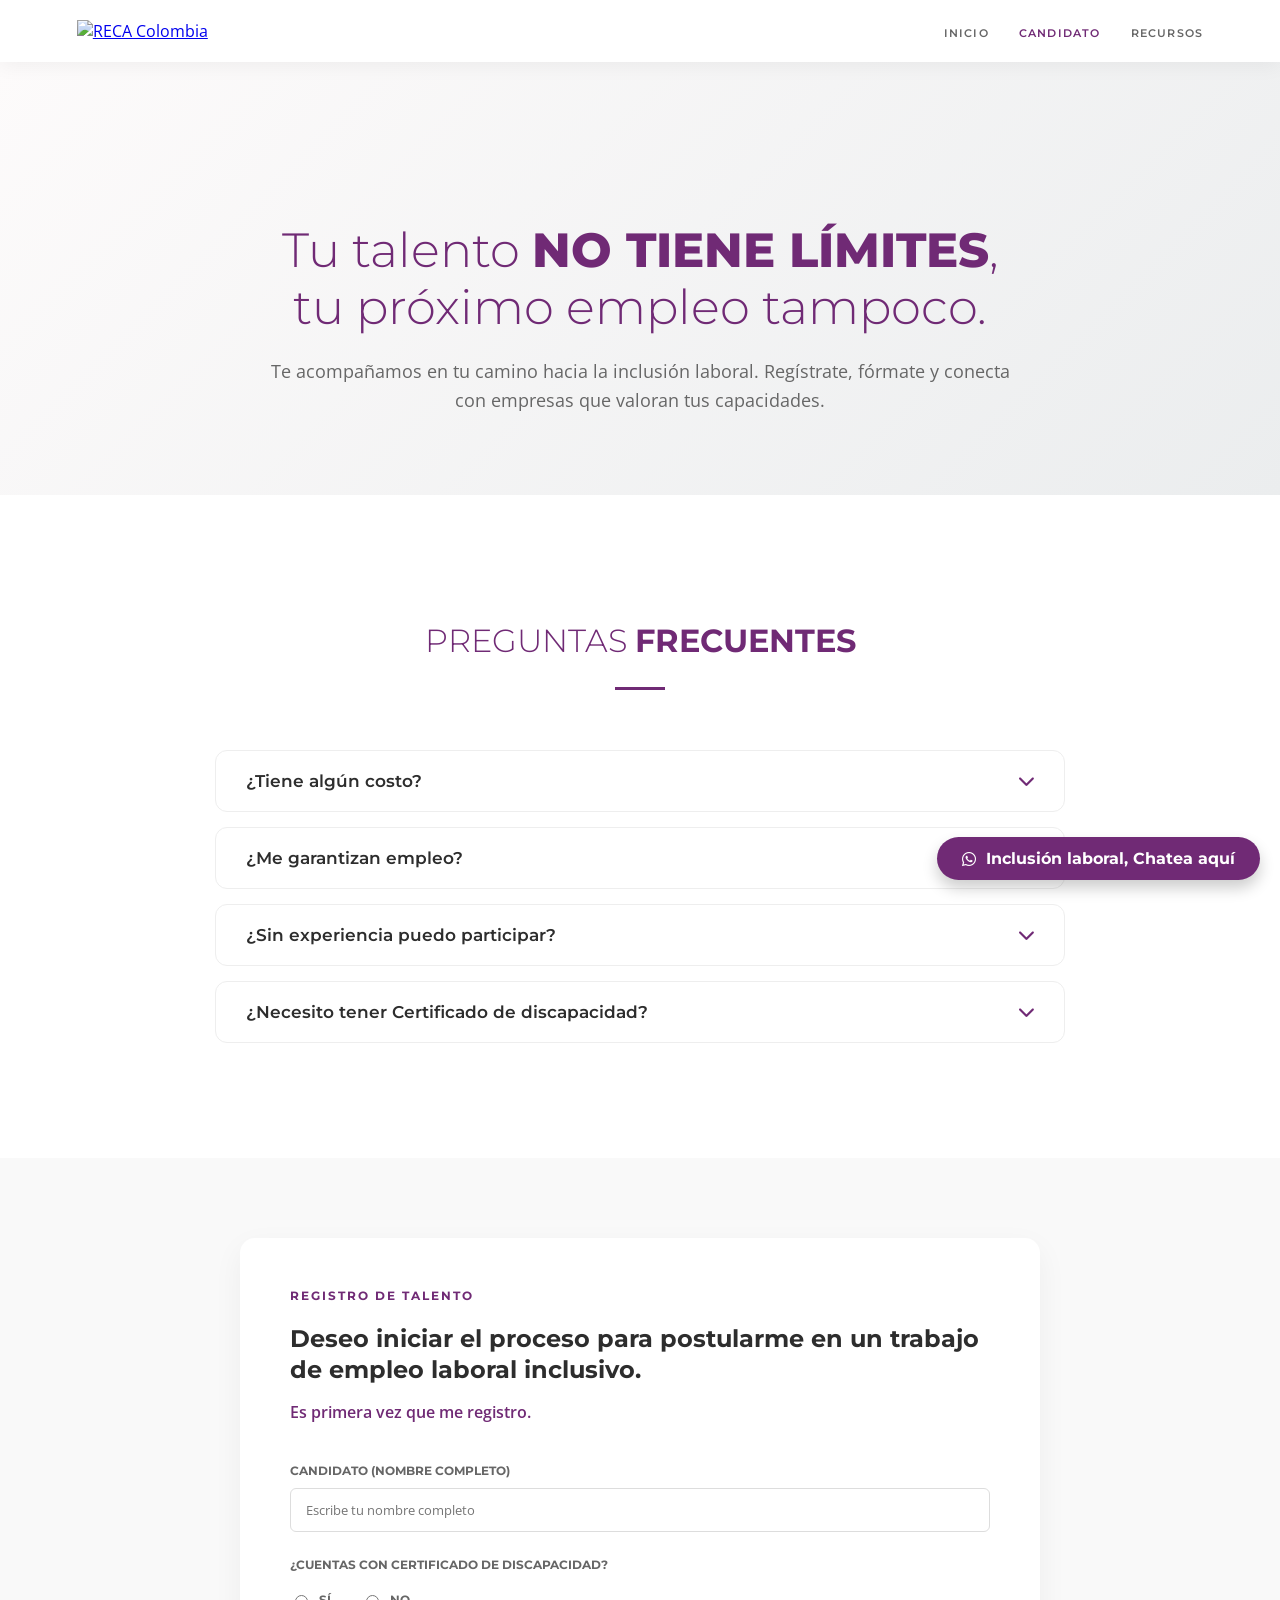
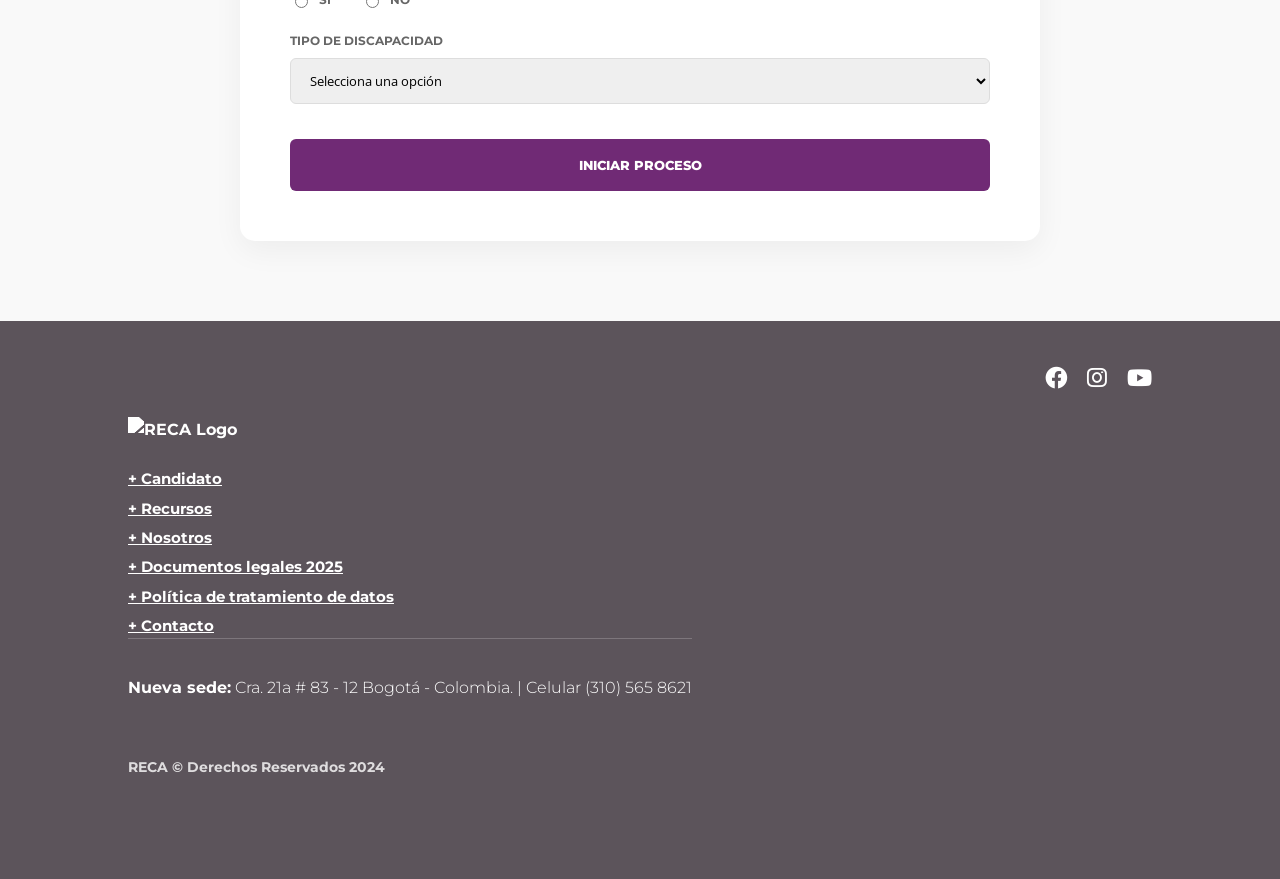
==== candidato.html @ 8304bbf5 "Update candidato.html" ====
<!DOCTYPE html>
<html lang="es">
<head>
    <meta charset="UTF-8">
    <meta name="viewport" content="width=device-width, initial-scale=1.0">
    <title>Candidatos – RECA Colombia</title>
    
    <link href="https://fonts.googleapis.com/css2?family=Montserrat:wght@300;400;500;700;800&family=Open+Sans:wght@300;400;600&display=swap" rel="stylesheet">
    <link rel="stylesheet" href="https://cdnjs.cloudflare.com/ajax/libs/font-awesome/6.0.0/css/all.min.css">

    <style>
        :root {
            --purpura-reca: #702A75; 
            --purpura-hover: #55265e;
            --purpura-footer: #833883;
            --gris-premium: #2D2D2D;
            --gris-suave: #666666;
            --blanco: #ffffff;
            --sombra-sutil: rgba(0, 0, 0, 0.05);
        }

        body { margin: 0; font-family: 'Open Sans', sans-serif; color: var(--gris-premium); background-color: var(--blanco); }

        /* --- NAVEGACIÓN --- */
        .header-estilizado {
            display: flex; justify-content: space-between; align-items: center;
            padding: 20px 6%; background: rgba(255, 255, 255, 0.85);
            backdrop-filter: blur(12px); position: sticky; top: 0; z-index: 1000;
            box-shadow: 0 4px 20px var(--sombra-sutil);
        }
        .logo-box img { height: 32px; width: auto; }
        .nav-estilizada ul { list-style: none; display: flex; gap: 30px; margin: 0; padding: 0; }
        .nav-estilizada a { 
            text-decoration: none; color: var(--gris-suave); font-family: 'Montserrat', sans-serif; 
            font-weight: 600; font-size: 11px; text-transform: uppercase; letter-spacing: 1.2px; 
        }
        .nav-estilizada a:hover, .nav-active { color: var(--purpura-reca) !important; }

        /* --- HERO --- */
        .hero-candidato {
            padding: 120px 6% 80px 6%;
            text-align: center;
            background: linear-gradient(135deg, #fdfbfb 0%, #ebedee 100%);
        }
        .hero-candidato h1 {
            font-family: 'Montserrat', sans-serif; font-size: clamp(28px, 4vw, 48px);
            color: var(--purpura-reca); margin-bottom: 20px; font-weight: 300; line-height: 1.2;
        }
        .hero-candidato h1 strong { font-weight: 800; text-transform: uppercase; }
        .hero-candidato p { max-width: 750px; margin: 0 auto; font-size: 18px; line-height: 1.6; color: var(--gris-suave); }

        /* --- FAQ --- */
        .seccion-faq { padding: 100px 6%; background-color: var(--blanco); }
        .faq-header { text-align: center; margin-bottom: 60px; }
        .faq-header h2 { font-family: 'Montserrat', sans-serif; color: var(--purpura-reca); font-size: 32px; font-weight: 300; text-transform: uppercase; }
        .faq-container { max-width: 850px; margin: 0 auto; }
        .faq-item { border: 1px solid #eee; border-radius: 12px; margin-bottom: 15px; padding: 20px 30px; transition: all 0.3s ease; cursor: pointer; }
        .faq-item:hover { border-color: var(--purpura-reca); box-shadow: 0 5px 15px var(--sombra-sutil); }
        .faq-pregunta { display: flex; justify-content: space-between; align-items: center; font-family: 'Montserrat', sans-serif; font-size: 17px; font-weight: 600; color: var(--gris-premium); }
        .faq-respuesta { max-height: 0; overflow: hidden; transition: max-height 0.4s ease, margin-top 0.3s ease; color: var(--gris-suave); font-size: 15px; line-height: 1.6; }
        .faq-item.active { border-color: var(--purpura-reca); background-color: #fcf8fd; }
        .faq-item.active .faq-respuesta { max-height: 300px; margin-top: 15px; }
        .faq-item i { transition: transform 0.3s ease; color: var(--purpura-reca); }
        .faq-item.active i { transform: rotate(180deg); }

        /* --- FORMULARIO --- */
        .seccion-formulario-candidato { padding: 80px 6%; background-color: #f9f9f9; }
        .container-form { max-width: 700px; margin: 0 auto; background: #fff; padding: 50px; border-radius: 15px; box-shadow: 0 10px 30px rgba(0,0,0,0.05); }
        .ante-titulo { display: block; color: var(--purpura-reca); font-family: 'Montserrat'; font-size: 12px; font-weight: 700; text-transform: uppercase; letter-spacing: 2px; margin-bottom: 10px; }
        .titulo-form { font-family: 'Montserrat'; font-size: 24px; color: var(--gris-premium); margin-bottom: 10px; line-height: 1.3; }
        .subtitulo-form { color: var(--purpura-reca); font-weight: 600; margin-bottom: 40px; }
        .grupo-input { display: flex; flex-direction: column; gap: 10px; margin-bottom: 25px; }
        .grupo-input label { font-family: 'Montserrat'; font-size: 12px; font-weight: 700; color: var(--gris-suave); text-transform: uppercase; }
        .grupo-input input, .grupo-input select { padding: 12px 15px; border: 1px solid #ddd; border-radius: 6px; font-family: 'Open Sans'; }
        .opciones-radio { display: flex; gap: 30px; margin-top: 10px; }
        .radio-label { display: flex; align-items: center; gap: 8px; cursor: pointer; font-size: 14px; }
        .btn-enviar-reca { background: var(--purpura-reca); color: white; border: none; padding: 18px; border-radius: 6px; font-family: 'Montserrat'; font-weight: 800; text-transform: uppercase; width: 100%; cursor: pointer; transition: 0.3s; margin-top: 10px; }
        .btn-enviar-reca:hover { background: var(--purpura-hover); }


/* --- FOOTER --- */
         .reca-footer-wrapper { background-color: #5c545b; color: #ffffff; font-family: 'Montserrat', sans-serif; font-weight: 700; padding: 40px 10%; line-height: 1.6; }
        .reca-container { max-width: 1100px; margin: 0 auto; }
        .reca-socials { display: flex; justify-content: flex-end; gap: 20px; margin-bottom: 20px; }
        .reca-socials a { color: white; font-size: 1.4rem; transition: transform 0.3s ease; }
        .reca-main { display: flex; flex-direction: column; align-items: flex-start; margin-bottom: 60px; }
        .reca-logo-footer { max-width: 120px; height: auto; margin-bottom: 25px; }
        .reca-links { display: flex; flex-direction: column; gap: 5px; }
        .reca-links a { color: white; text-decoration: underline; font-size: 0.95rem; font-weight: 300; }
        .reca-location { text-align: center; font-size: 1rem; margin-bottom: 40px; font-weight: 300; border-top: 1px solid rgba(255,255,255,0.2); padding-top: 20px; }
        .reca-copy { text-align: center; font-size: 0.85rem; opacity: 0.8; }
        

        .btn-flotante-reca {
            position: fixed; bottom: 30px; right: 30px; background-color: var(--purpura-reca); color: white !important;
            padding: 12px 25px; border-radius: 50px; text-decoration: none; font-family: 'Montserrat', sans-serif; font-weight: 700; z-index: 9999;
            box-shadow: 0 8px 15px rgba(0,0,0,0.2); display: flex; align-items: center; gap: 10px;
        }

        @media (max-width: 768px) { .nav-estilizada { display: none; } .hero-candidato { padding-top: 80px; } .opciones-radio { flex-direction: column; gap: 15px; } }
    </style>
</head>
<body>

    <header class="header-estilizado">
        <a href="index.html" class="logo-box">
            <img src="https://raw.githubusercontent.com/avbrandon-wq/reca/main/logo_color.png" alt="RECA Colombia">
        </a>
        <nav class="nav-estilizada">
            <ul>
                <li><a href="index.html">Inicio</a></li>
                <li><a href="candidato.html" class="nav-active">Candidato</a></li>
                <li><a href="recursos.html">Recursos</a></li>
            </ul>
        </nav>
    </header>

    <main>
        <section class="hero-candidato">
            <h1>Tu talento <strong>no tiene límites</strong>,<br>tu próximo empleo tampoco.</h1>
            <p>Te acompañamos en tu camino hacia la inclusión laboral. Regístrate, fórmate y conecta con empresas que valoran tus capacidades.</p>
        </section>

        <section class="seccion-faq">
            <div class="faq-header">
                <h2>Preguntas <strong>Frecuentes</strong></h2>
                <div style="width: 50px; height: 3px; background: var(--purpura-reca); margin: 20px auto;"></div>
            </div>
            <div class="faq-container">
                <div class="faq-item" onclick="toggleFaq(this)">
                    <div class="faq-pregunta">¿Tiene algún costo? <i class="fas fa-chevron-down"></i></div>
                    <div class="faq-respuesta">No. Nuestros servicios son 100% gratuitos para ti. En RECA trabajamos para que el talento siempre tenga las puertas abiertas.</div>
                </div>
                <div class="faq-item" onclick="toggleFaq(this)">
                    <div class="faq-pregunta">¿Me garantizan empleo? <i class="fas fa-chevron-down"></i></div>
                    <div class="faq-respuesta">Somos un puente. Te preparamos y te postulamos a vacantes reales, acompañándote en todo el proceso.</div>
                </div>
                <div class="faq-item" onclick="toggleFaq(this)">
                    <div class="faq-pregunta">¿Sin experiencia puedo participar? <i class="fas fa-chevron-down"></i></div>
                    <div class="faq-respuesta">¡Claro que sí! Tenemos opciones para primer empleo y modalidades como Contrato de Aprendiz (SENA).</div>
                </div>

    <div class="faq-item" onclick="toggleFaq(this)">
                    <div class="faq-pregunta">¿Necesito tener Certificado de discapacidad? <i class="fas fa-chevron-down"></i></div>
                    <div class="faq-respuesta">¡Mejor si! De lo contrario podemos apoyar la gestión ante la entidad autorizada (IPS).</div>
                </div>
                
            </div>
        </section>

        <section class="seccion-formulario-candidato">
            <div class="container-form">
                <div class="header-form">
                    <span class="ante-titulo">Registro de Talento</span>
                    <h2 class="titulo-form">Deseo iniciar el proceso para postularme en un trabajo de <strong>empleo laboral inclusivo.</strong></h2>
                    <p class="subtitulo-form">Es primera vez que me registro.</p>
                </div>

                <form action="#" method="POST">
                    <div class="grupo-input">
                        <label for="nombre">Candidato (Nombre Completo)</label>
                        <input type="text" id="nombre" name="nombre" placeholder="Escribe tu nombre completo" required>
                    </div>

                    <div class="grupo-input">
                        <label>¿Cuentas con certificado de discapacidad?</label>
                        <div class="opciones-radio">
                            <label class="radio-label"><input type="radio" name="certificado" value="si" required> Sí</label>
                            <label class="radio-label"><input type="radio" name="certificado" value="no"> No</label>
                        </div>
                    </div>

                    <div class="grupo-input">
                        <label for="tipo-discapacidad">Tipo de discapacidad</label>
                        <select id="tipo-discapacidad" name="tipo-discapacidad" required>
                            <option value="" disabled selected>Selecciona una opción</option>
                            <option value="fisica">Física</option>
                            <option value="auditiva">Auditiva</option>
                            <option value="visual">Visual</option>
                            <option value="intelectual">Intelectual</option>
                        </select>
                    </div>

                    <button type="submit" class="btn-enviar-reca">Iniciar proceso</button>
                </form>
            </div>
        </section>
    </main>


 <footer>
   <footer class="reca-footer-wrapper">
        <div class="reca-container">
            <div class="reca-socials">
                <a href="#"><i class="fab fa-facebook"></i></a>
                <a href="#"><i class="fab fa-instagram"></i></a>
                <a href="#"><i class="fab fa-youtube"></i></a>
            </div>
            <div class="reca-main">
                <img src="https://raw.githubusercontent.com/avbrandon-wq/reca/main/logo_color.png" alt="RECA Logo" class="reca-logo-footer" style="filter: brightness(0) invert(1);">
                <div class="reca-links">
                    <a href="candidato.html"> <strong>+ Candidato</strong></a>
                     <a href="recursos.html"> <strong>+ Recursos </strong></a>
                <a href="nosotros.html"> <strong>+ Nosotros </strong></a>
                    <a href="legales.html"> <strong>+ Documentos legales 2025 </strong></a>
                    <a href="#"> <strong>+ Política de tratamiento de datos</strong> </a>
                    <a href="mailto:info@recacolombia.org"><strong> + Contacto</strong></a>
            </div>
            <div class="reca-location">
                <p><strong>Nueva sede:</strong> Cra. 21a # 83 - 12 Bogotá - Colombia. | Celular (310) 565 8621</p>
            </div>
            <div class="reca-copy">RECA © Derechos Reservados 2024</div>
        </div>
    </footer>

                </div>

    </footer>

    <a href="https://wa.me/3105658621" class="btn-flotante-reca" target="_blank">
        <i class="fab fa-whatsapp"></i> <span>Inclusión laboral, Chatea aquí</span>
    </a>

    <script>
        function toggleFaq(elemento) {
            const isActive = elemento.classList.contains('active');
            document.querySelectorAll('.faq-item').forEach(item => item.classList.remove('active'));
            if (!isActive) elemento.classList.add('active');
        }
    </script>



<script src="https://cdn.jsdelivr.net/npm/accessibility@1.0.1/dist/accessibility.min.js"></script>
<script>
    window.addEventListener('load', function() {
        new Accessibility({
            options: {
                shape: 'circle',
                position: {
                    bottom: { size: 140, units: 'px' },
                    right: { size: 20, units: 'px' }
                }
            },
            language: {
                en: {
                    fontIncr: 'Aumentar tamaño', fontDecr: 'Disminuir tamaño',
                    highContrast: 'Alto contraste', grayscale: 'Escala de grises',
                    readingGuide: 'Guía de lectura', textToSpeech: 'Lector de voz',
                    speechToText: 'Dictado por voz'
                }
            }
        });
    }, false);
</script>

<style>
    /* Forzamos posición y forma del botón de accesibilidad */
    ._access-icon { 
        bottom: 140px !important; 
        right: 20px !important; 
        top: auto !important; 
        left: auto !important;
        border-radius: 50% !important;
        z-index: 9999 !important;
    }

    /* Fijamos el botón de WhatsApp a la derecha */
    .btn-flotante-reca, [href*="wa.me"] {
        position: fixed !important;
        bottom: 20px !important;
        right: 20px !important;
        left: auto !important;
        z-index: 9998 !important;
        display: flex !important;
        width: auto !important;
    }
</style>
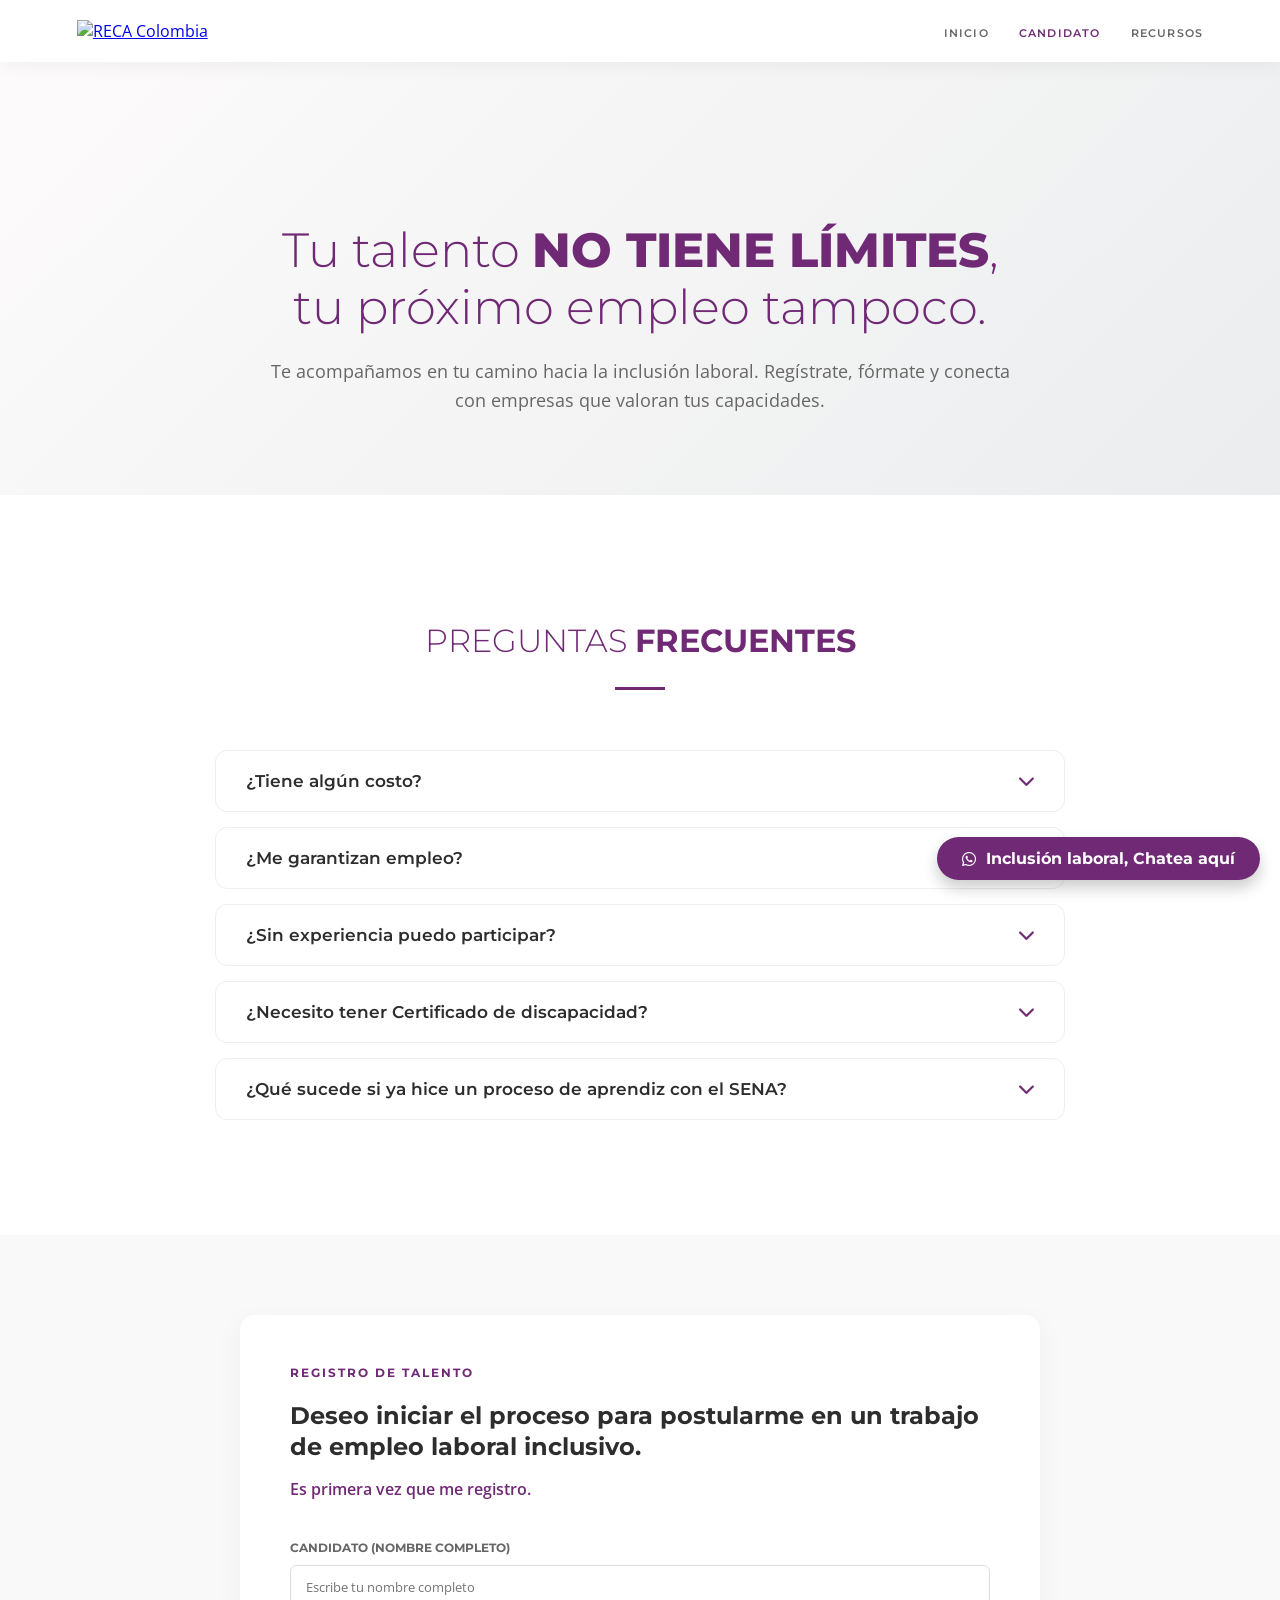
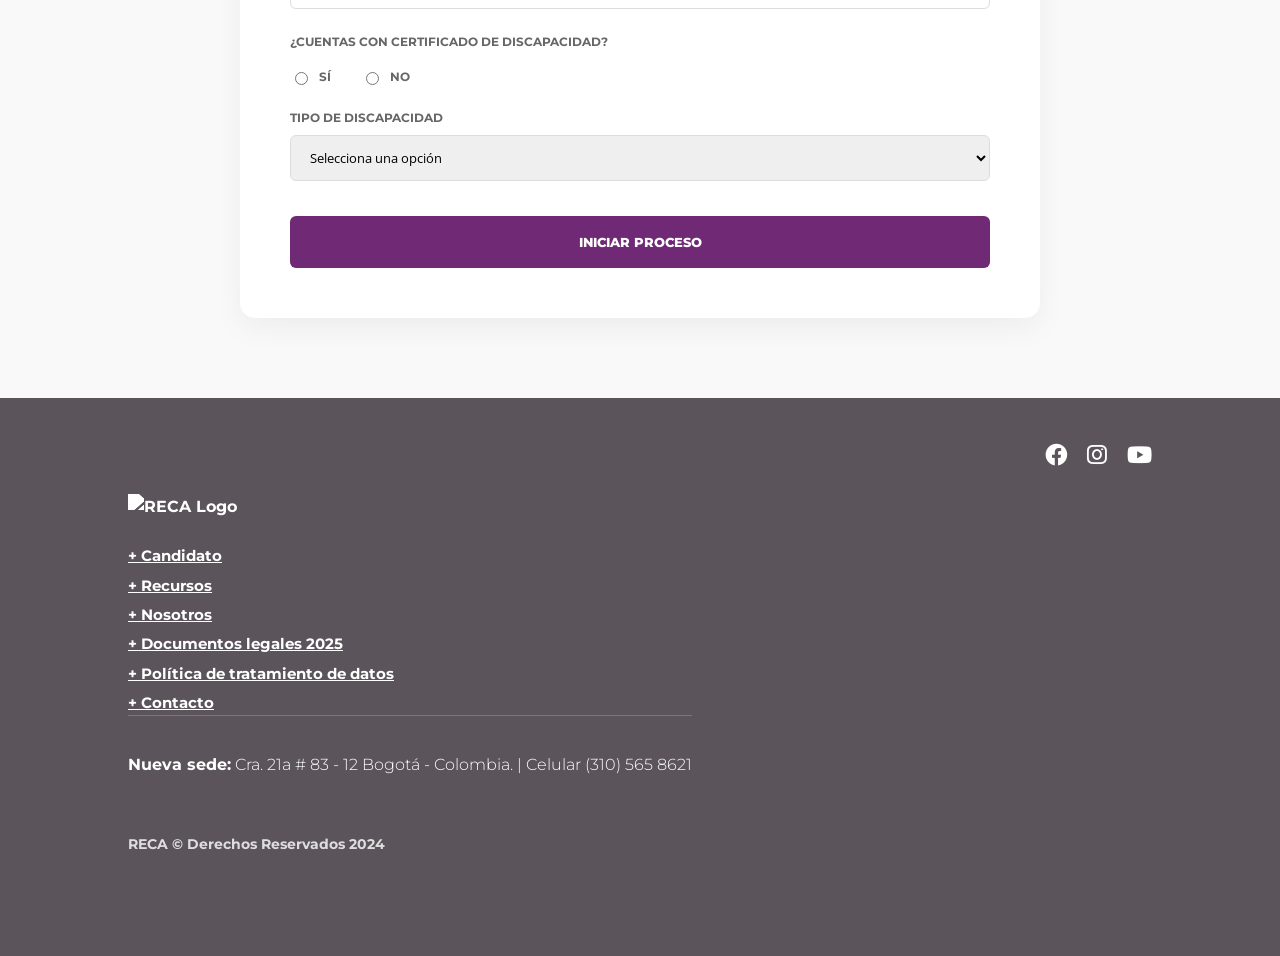
==== commit 4c627fcd: "Update candidato.html" ====
--- a/candidato.html
+++ b/candidato.html
@@ -143,6 +143,11 @@
     <div class="faq-item" onclick="toggleFaq(this)">
                     <div class="faq-pregunta">¿Necesito tener Certificado de discapacidad? <i class="fas fa-chevron-down"></i></div>
                     <div class="faq-respuesta">¡Mejor si! De lo contrario podemos apoyar la gestión ante la entidad autorizada (IPS).</div>
+                </div>
+
+ <div class="faq-item" onclick="toggleFaq(this)">
+                    <div class="faq-pregunta">¿Qué sucede si ya hice un proceso de aprendiz con el SENA? <i class="fas fa-chevron-down"></i></div>
+                    <div class="faq-respuesta">Nadie puede hacer dos programas de aprendiz. La solución es vinculación por contrato.</div>
                 </div>
                 
             </div>
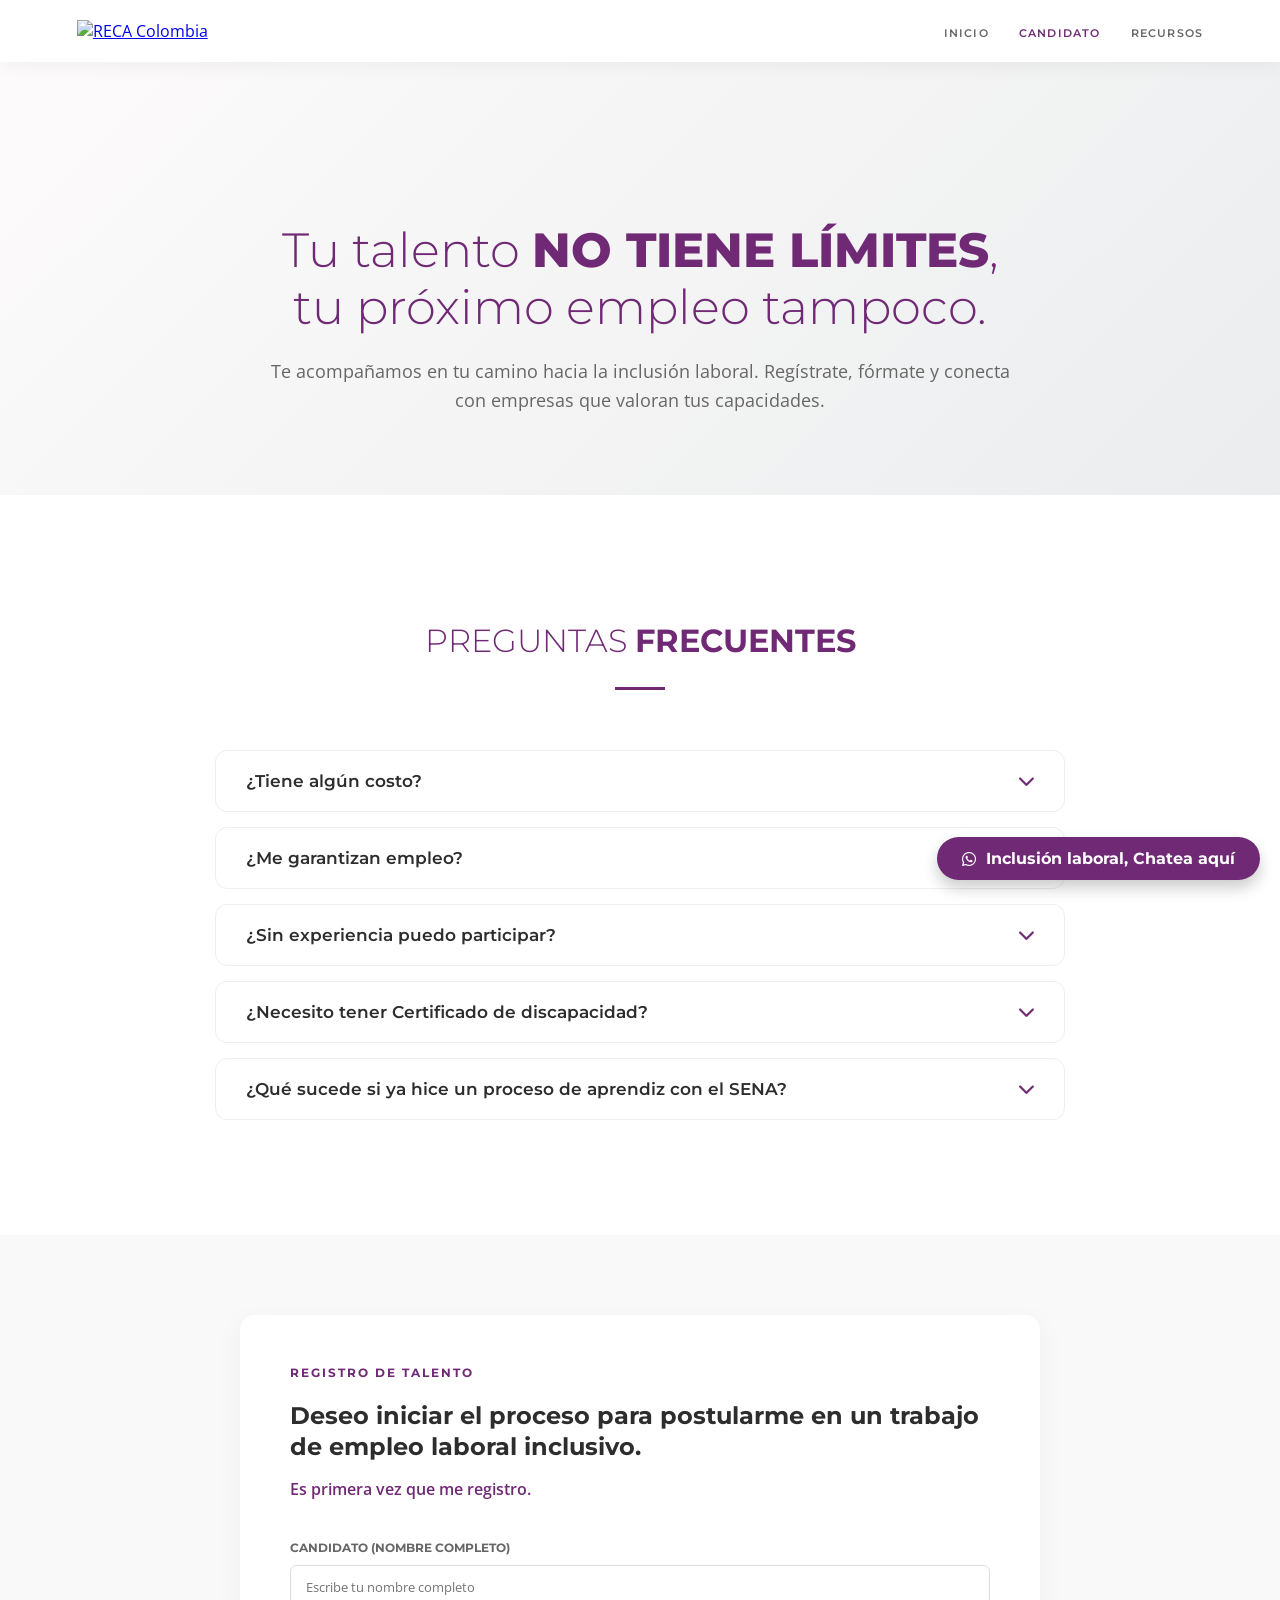
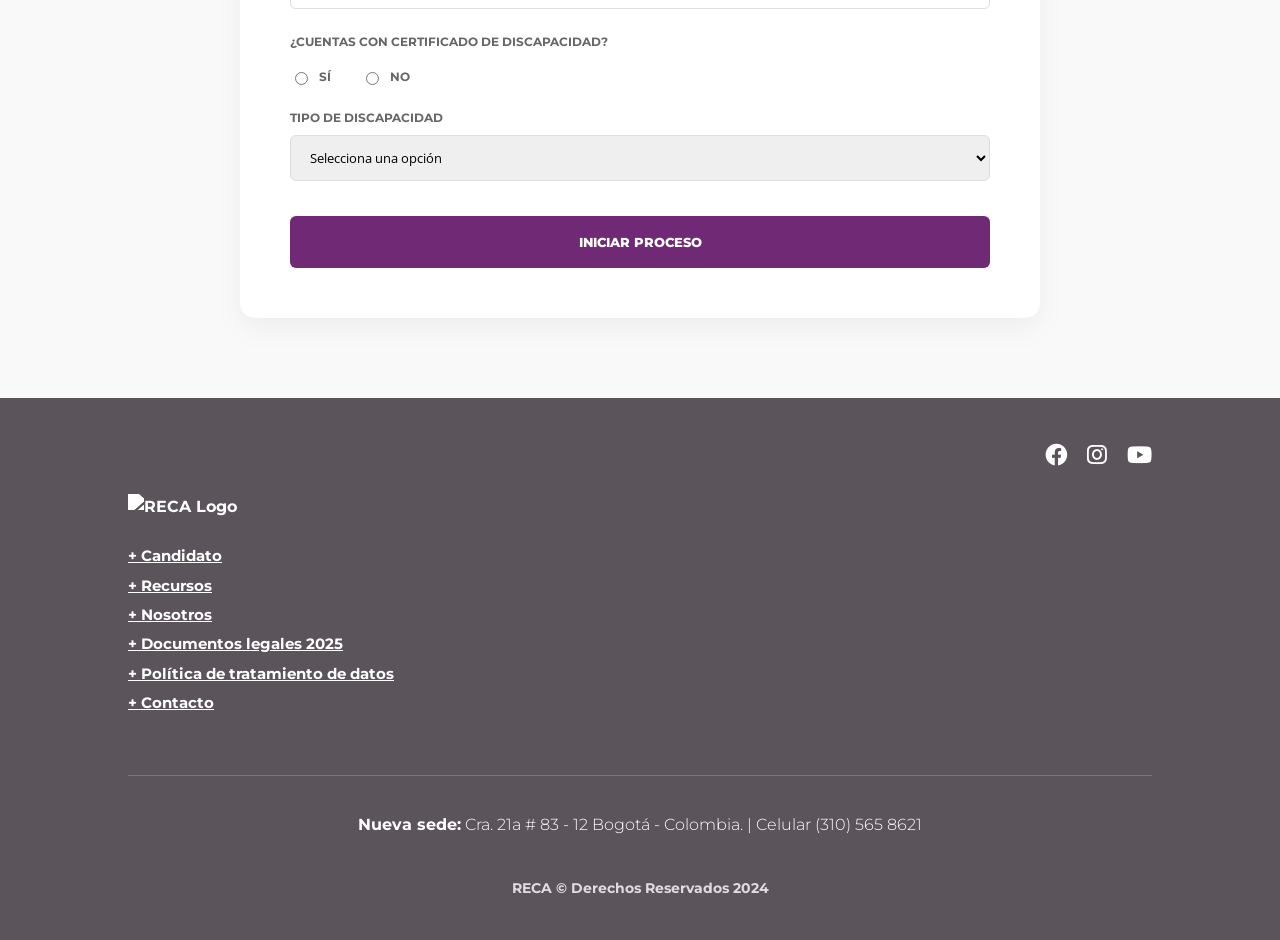
==== commit 5c7085df: "Update candidato.html" ====
--- a/candidato.html
+++ b/candidato.html
@@ -142,12 +142,12 @@
 
     <div class="faq-item" onclick="toggleFaq(this)">
                     <div class="faq-pregunta">¿Necesito tener Certificado de discapacidad? <i class="fas fa-chevron-down"></i></div>
-                    <div class="faq-respuesta">¡Mejor si! De lo contrario podemos apoyar la gestión ante la entidad autorizada (IPS).</div>
+                    <div class="faq-respuesta">No es obligatorio tener un certificado para recibir nuestra asesoría general. Sin embargo, contar con él es muy útil si deseas aplicar a vacantes específicas con enfoque en inclusión laboral, ya que nos ayuda a realizar un proceso de intermediación más ajustado a tus necesidades y perfiles específicos..</div>
                 </div>
 
  <div class="faq-item" onclick="toggleFaq(this)">
                     <div class="faq-pregunta">¿Qué sucede si ya hice un proceso de aprendiz con el SENA? <i class="fas fa-chevron-down"></i></div>
-                    <div class="faq-respuesta">Nadie puede hacer dos programas de aprendiz. La solución es vinculación por contrato.</div>
+                    <div class="faq-respuesta">No hay inconveniente. Haber realizado un proceso previo con el SENA no te excluye de participar en nuestras convocatorias. Al contrario, tu experiencia y formación técnica previa pueden ser un valor agregado muy importante para las empresas que buscan perfiles con conocimientos específicos.</div>
                 </div>
                 
             </div>
@@ -210,6 +210,8 @@
                     <a href="legales.html"> <strong>+ Documentos legales 2025 </strong></a>
                     <a href="#"> <strong>+ Política de tratamiento de datos</strong> </a>
                     <a href="mailto:info@recacolombia.org"><strong> + Contacto</strong></a>
+            </div>
+            
             </div>
             <div class="reca-location">
                 <p><strong>Nueva sede:</strong> Cra. 21a # 83 - 12 Bogotá - Colombia. | Celular (310) 565 8621</p>
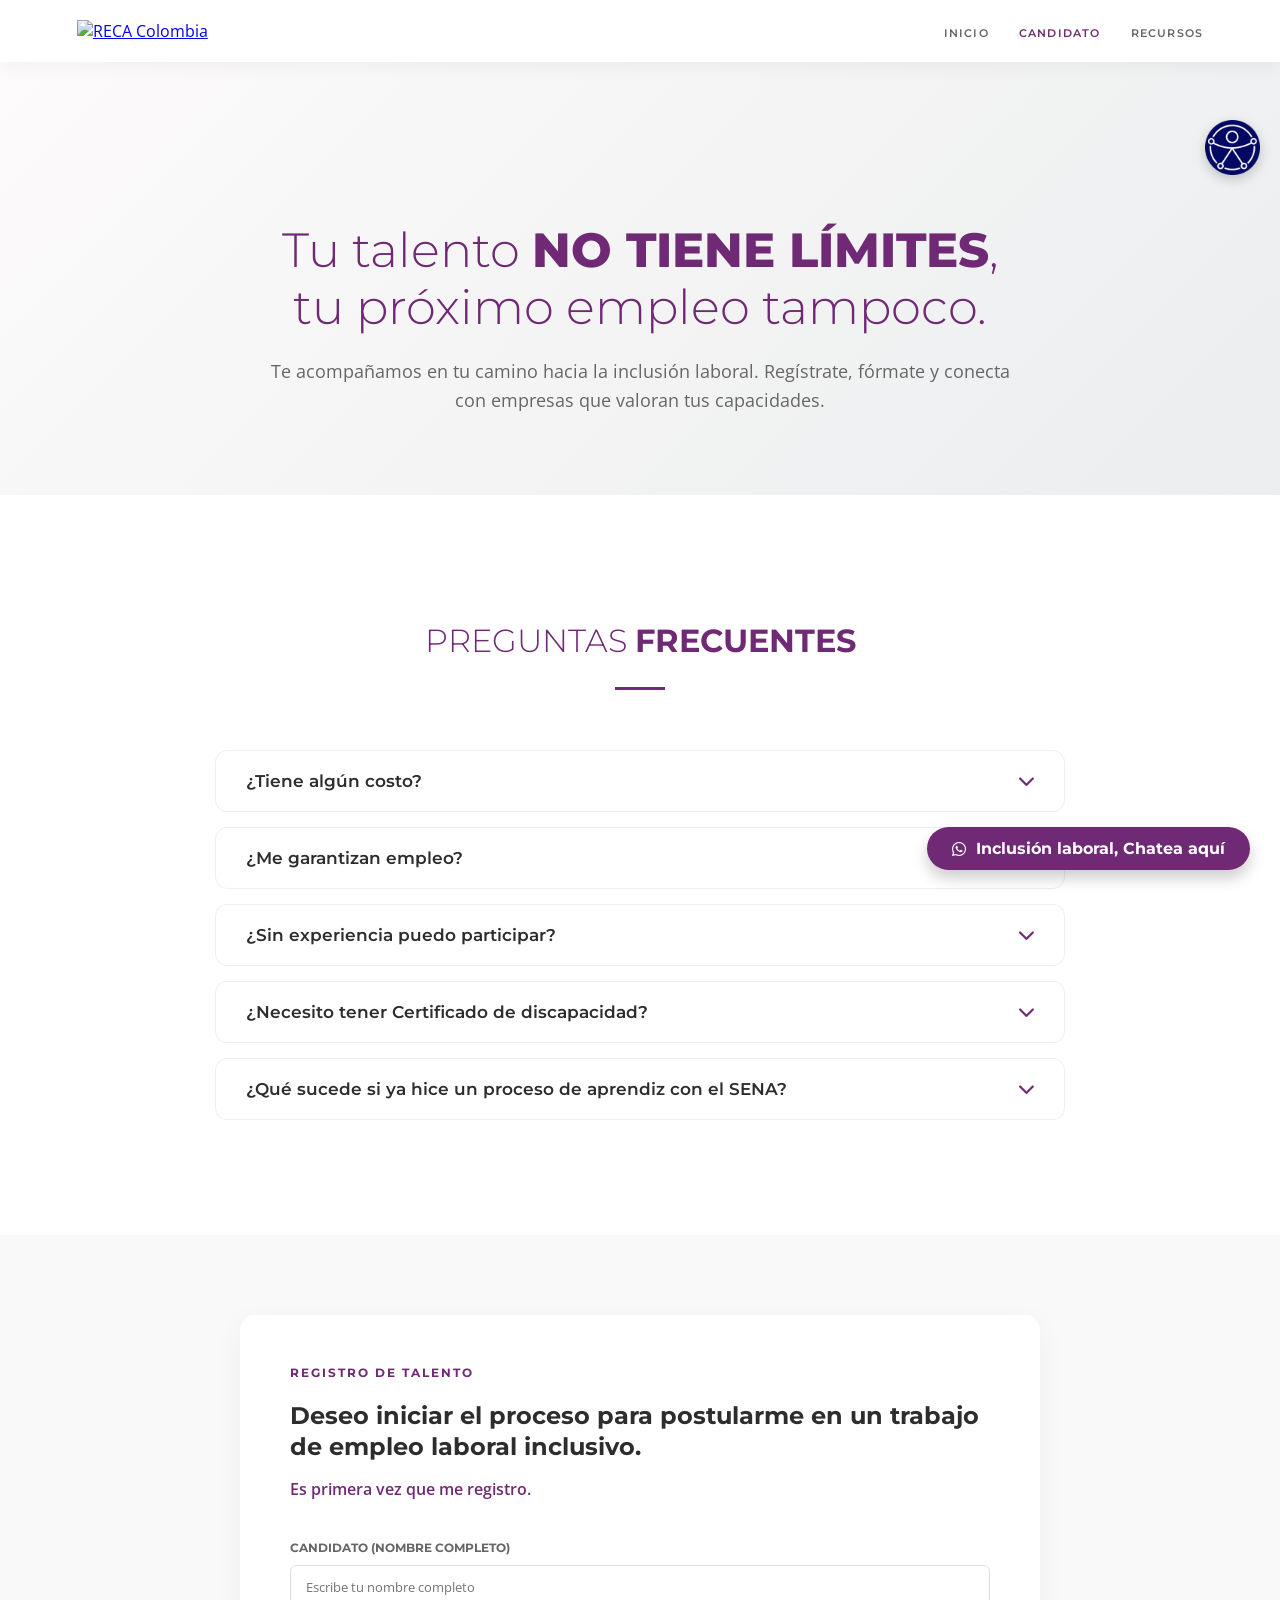
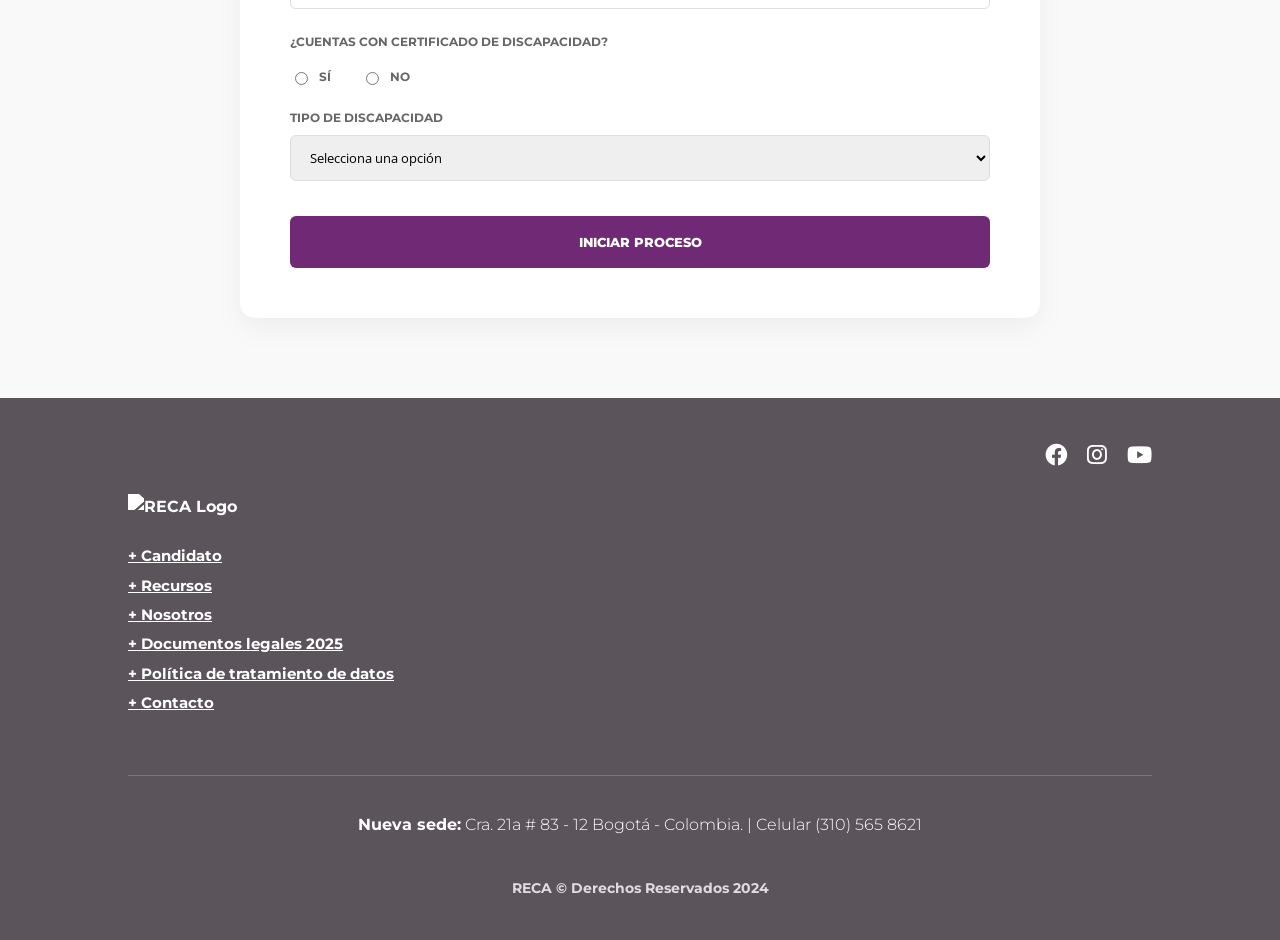
==== commit b7291703: "Update candidato.html" ====
--- a/candidato.html
+++ b/candidato.html
@@ -237,49 +237,72 @@
     </script>
 
 
-
-<script src="https://cdn.jsdelivr.net/npm/accessibility@1.0.1/dist/accessibility.min.js"></script>
+<div id="accessibility-widget" style="position: fixed; top: 120px; right: 20px; z-index: 1000;">
+    <button id="accessibility-btn" title="Opciones de accesibilidad" style="background: none; border: none; cursor: pointer; padding: 0;">
+        <img src="icon_todas.png" alt="Icono de accesibilidad universal" style="width: 55px; height: 55px; transition: transform 0.3s ease; filter: drop-shadow(0px 4px 6px rgba(0,0,0,0.2));">
+    </button>
+
+    <div id="accessibility-menu" style="display: none; position: absolute; top: 65px; right: 0; background: white; border: 1px solid #ddd; border-radius: 12px; box-shadow: 0 8px 25px rgba(0,0,0,0.15); width: 240px; padding: 20px; font-family: 'Segoe UI', Tahoma, Geneva, Verdana, sans-serif;">
+        <h3 style="margin-top: 0; font-size: 16px; color: #333; border-bottom: 2px solid #f0f0f0; padding-bottom: 10px; text-align: center;">Accesibilidad</h3>
+        
+        <div style="display: flex; flex-direction: column; gap: 10px; margin-top: 15px;">
+            <button onclick="toggleContrast()" style="width: 100%; padding: 10px; cursor: pointer; background: #2c3e50; color: white; border: none; border-radius: 6px; font-weight: bold;">Alto Contraste</button>
+            
+            <button onclick="increaseText()" style="width: 100%; padding: 10px; cursor: pointer; background: #ecf0f1; border: 1px solid #bdc3c7; border-radius: 6px; color: #333;">Aumentar Texto</button>
+            
+            <button onclick="resetSettings()" style="width: 100%; padding: 10px; cursor: pointer; background: #e74c3c; color: white; border: none; border-radius: 6px; margin-top: 10px;">Restablecer</button>
+        </div>
+    </div>
+</div>
+
 <script>
-    window.addEventListener('load', function() {
-        new Accessibility({
-            options: {
-                shape: 'circle',
-                position: {
-                    bottom: { size: 140, units: 'px' },
-                    right: { size: 20, units: 'px' }
-                }
-            },
-            language: {
-                en: {
-                    fontIncr: 'Aumentar tamaño', fontDecr: 'Disminuir tamaño',
-                    highContrast: 'Alto contraste', grayscale: 'Escala de grises',
-                    readingGuide: 'Guía de lectura', textToSpeech: 'Lector de voz',
-                    speechToText: 'Dictado por voz'
-                }
+    (function() {
+        const widget = document.getElementById('accessibility-widget');
+        const menu = document.getElementById('accessibility-menu');
+        const btn = document.getElementById('accessibility-btn');
+
+        // Toggle Menú
+        btn.addEventListener('click', (e) => {
+            e.stopPropagation();
+            const isVisible = menu.style.display === 'block';
+            menu.style.display = isVisible ? 'none' : 'block';
+            btn.style.transform = isVisible ? 'scale(1)' : 'scale(1.1)';
+        });
+
+        // Cerrar al hacer clic fuera
+        document.addEventListener('click', (e) => {
+            if (!widget.contains(e.target)) {
+                menu.style.display = 'none';
+                btn.style.transform = 'scale(1)';
             }
         });
-    }, false);
+
+        // Funciones Globales
+        window.toggleContrast = function() {
+            document.body.classList.toggle('high-contrast');
+            if(!document.getElementById('contrast-style')) {
+                const style = document.createElement('style');
+                style.id = 'contrast-style';
+                style.innerHTML = `
+                    .high-contrast { background-color: #000 !important; color: #fff !important; }
+                    .high-contrast *:not(#accessibility-widget *) { background-color: #000 !important; color: #fff !important; border-color: #fff !important; }
+                `;
+                document.head.appendChild(style);
+            }
+        };
+
+        let zoomLevel = 1;
+        window.increaseText = function() {
+            if (zoomLevel < 1.5) {
+                zoomLevel += 0.1;
+                document.body.style.fontSize = zoomLevel + 'em';
+            }
+        };
+
+        window.resetSettings = function() {
+            document.body.classList.remove('high-contrast');
+            document.body.style.fontSize = '1em';
+            zoomLevel = 1;
+        };
+    })();
 </script>
-
-<style>
-    /* Forzamos posición y forma del botón de accesibilidad */
-    ._access-icon { 
-        bottom: 140px !important; 
-        right: 20px !important; 
-        top: auto !important; 
-        left: auto !important;
-        border-radius: 50% !important;
-        z-index: 9999 !important;
-    }
-
-    /* Fijamos el botón de WhatsApp a la derecha */
-    .btn-flotante-reca, [href*="wa.me"] {
-        position: fixed !important;
-        bottom: 20px !important;
-        right: 20px !important;
-        left: auto !important;
-        z-index: 9998 !important;
-        display: flex !important;
-        width: auto !important;
-    }
-</style>
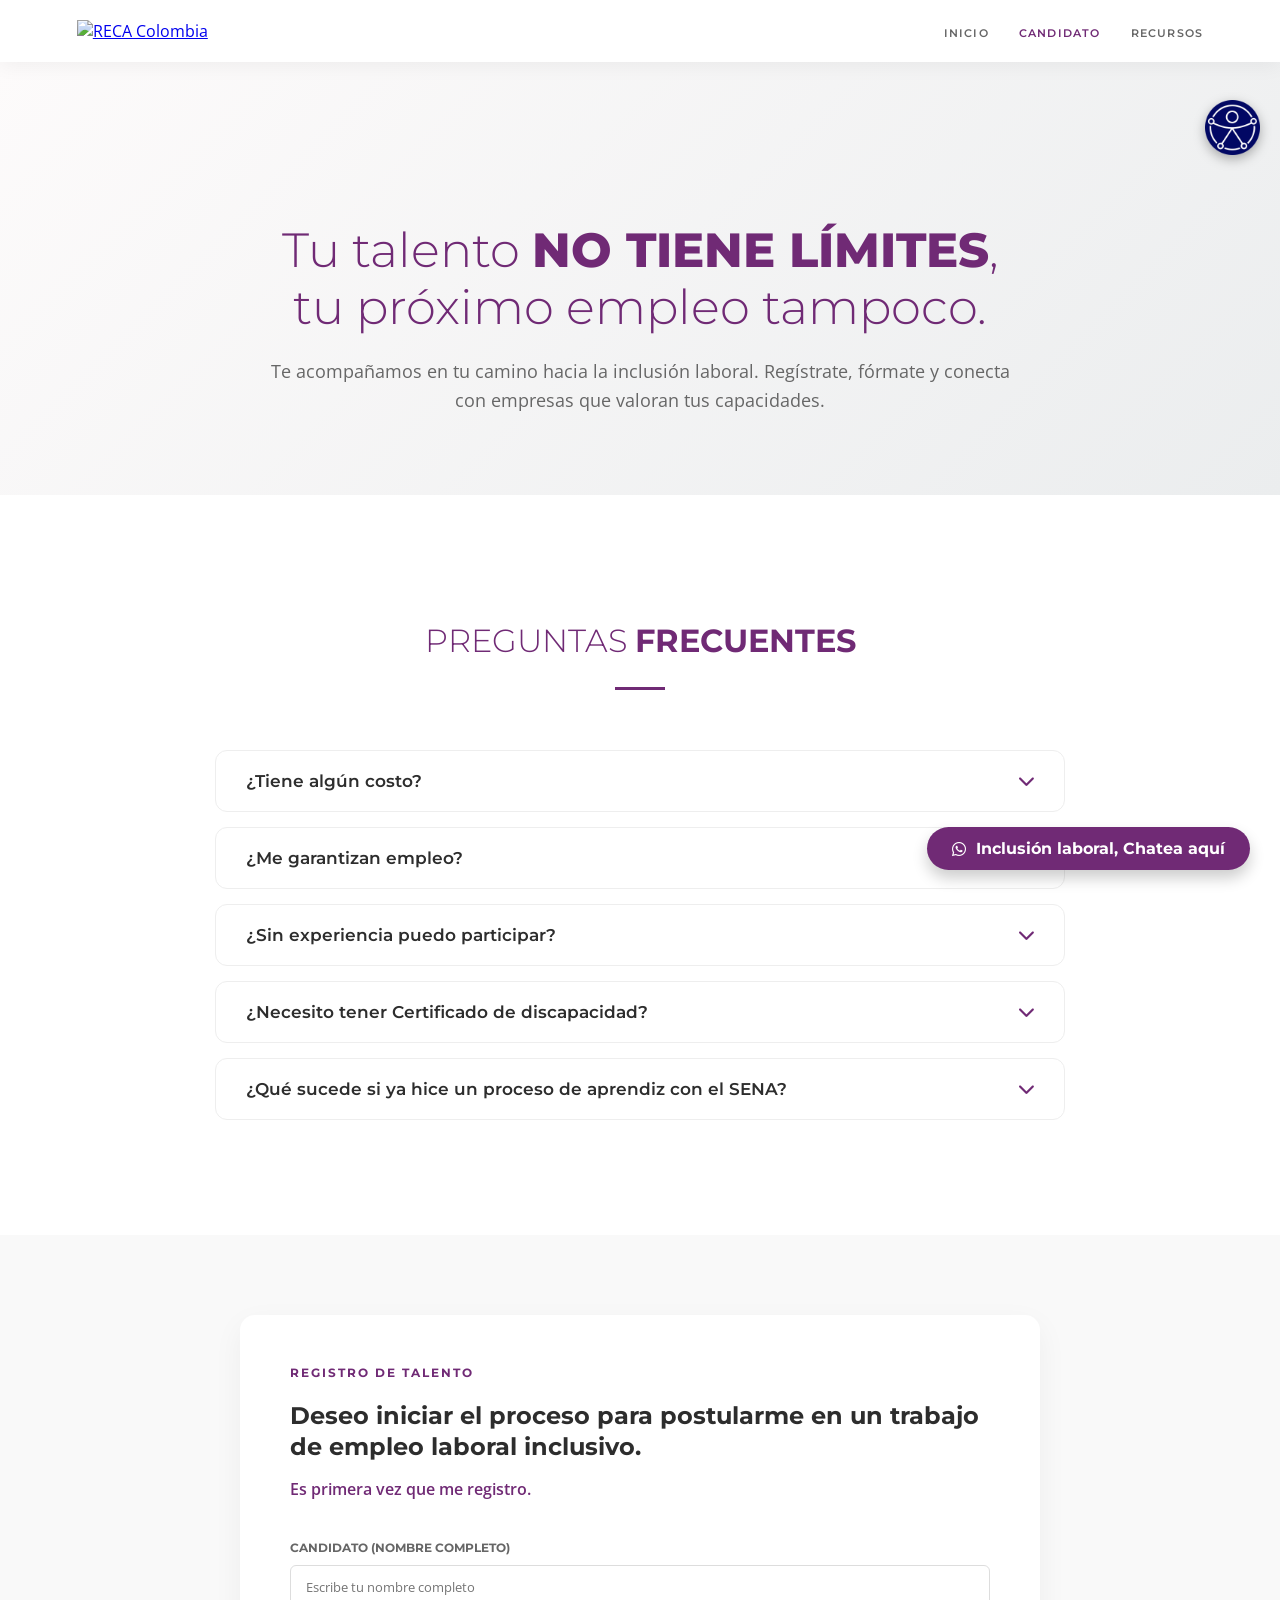
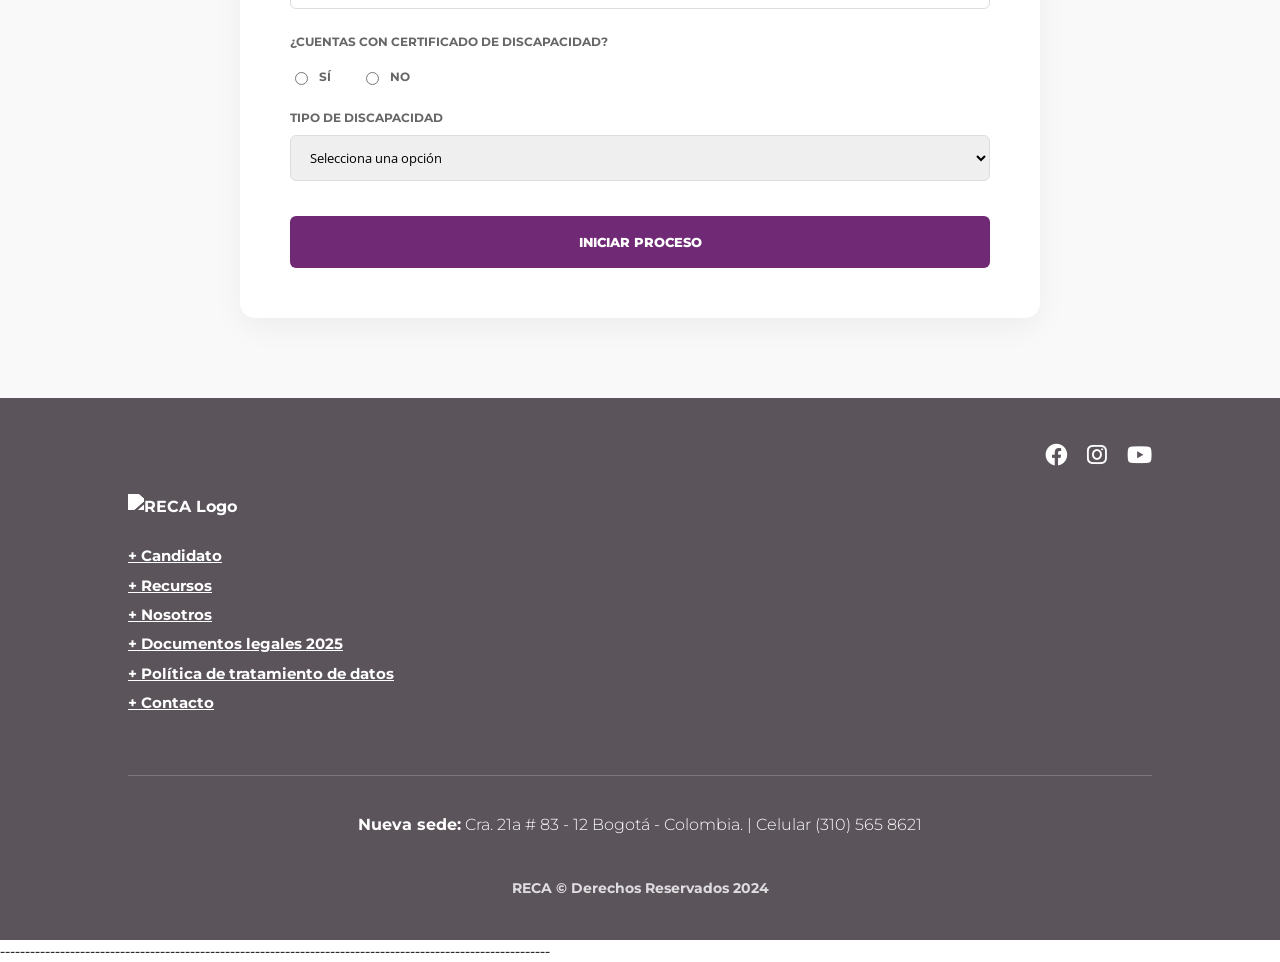
==== commit 4f88e062: "Update candidato.html" ====
--- a/candidato.html
+++ b/candidato.html
@@ -236,73 +236,41 @@
         }
     </script>
 
-
-<div id="accessibility-widget" style="position: fixed; top: 120px; right: 20px; z-index: 1000;">
+--------------------------------------------------------------------------------------------------------------
+
+
+    
+<div id="accessibility-widget" style="position: fixed; top: 100px; right: 20px; z-index: 10000;">
     <button id="accessibility-btn" title="Opciones de accesibilidad" style="background: none; border: none; cursor: pointer; padding: 0;">
-        <img src="icon_todas.png" alt="Icono de accesibilidad universal" style="width: 55px; height: 55px; transition: transform 0.3s ease; filter: drop-shadow(0px 4px 6px rgba(0,0,0,0.2));">
+        <img src="icon_todas.png" alt="Accesibilidad" style="width: 55px; height: 55px; filter: drop-shadow(0 4px 6px rgba(0,0,0,0.3)); transition: transform 0.2s;">
     </button>
 
-    <div id="accessibility-menu" style="display: none; position: absolute; top: 65px; right: 0; background: white; border: 1px solid #ddd; border-radius: 12px; box-shadow: 0 8px 25px rgba(0,0,0,0.15); width: 240px; padding: 20px; font-family: 'Segoe UI', Tahoma, Geneva, Verdana, sans-serif;">
-        <h3 style="margin-top: 0; font-size: 16px; color: #333; border-bottom: 2px solid #f0f0f0; padding-bottom: 10px; text-align: center;">Accesibilidad</h3>
+    <div id="accessibility-menu" style="display: none; position: absolute; top: 65px; right: 0; background: #ffffff; border-radius: 12px; box-shadow: 0 10px 30px rgba(0,0,0,0.2); width: 280px; padding: 15px; font-family: 'Segoe UI', Arial, sans-serif; border: 1px solid #eaeaea;">
+        <h2 style="margin: 0 0 15px 0; font-size: 18px; text-align: center; color: #1a1a1a;">Accessibility Options</h2>
         
-        <div style="display: flex; flex-direction: column; gap: 10px; margin-top: 15px;">
-            <button onclick="toggleContrast()" style="width: 100%; padding: 10px; cursor: pointer; background: #2c3e50; color: white; border: none; border-radius: 6px; font-weight: bold;">Alto Contraste</button>
-            
-            <button onclick="increaseText()" style="width: 100%; padding: 10px; cursor: pointer; background: #ecf0f1; border: 1px solid #bdc3c7; border-radius: 6px; color: #333;">Aumentar Texto</button>
-            
-            <button onclick="resetSettings()" style="width: 100%; padding: 10px; cursor: pointer; background: #e74c3c; color: white; border: none; border-radius: 6px; margin-top: 10px;">Restablecer</button>
+        <div style="display: flex; flex-direction: column; gap: 8px;">
+            <button onclick="changeText(0.1)" style="display: flex; align-items: center; gap: 10px; width: 100%; padding: 10px; background: #f8f9fa; border: 1px solid #ddd; border-radius: 6px; cursor: pointer; text-align: left;">
+                <span>🔍</span> increase text size
+            </button>
+            <button onclick="changeText(-0.1)" style="display: flex; align-items: center; gap: 10px; width: 100%; padding: 10px; background: #f8f9fa; border: 1px solid #ddd; border-radius: 6px; cursor: pointer; text-align: left;">
+                <span>🔍</span> decrease text size
+            </button>
+            <button onclick="toggleInvert()" style="display: flex; align-items: center; gap: 10px; width: 100%; padding: 10px; background: #f8f9fa; border: 1px solid #ddd; border-radius: 6px; cursor: pointer; text-align: left;">
+                <span>💧</span> invert colors
+            </button>
+            <button onclick="toggleGray()" style="display: flex; align-items: center; gap: 10px; width: 100%; padding: 10px; background: #f8f9fa; border: 1px solid #ddd; border-radius: 6px; cursor: pointer; text-align: left;">
+                <span>🔇</span> gray hues
+            </button>
+            <button onclick="toggleLinks()" style="display: flex; align-items: center; gap: 10px; width: 100%; padding: 10px; background: #f8f9fa; border: 1px solid #ddd; border-radius: 6px; cursor: pointer; text-align: left;">
+                <span><u>U</u></span> underline links
+            </button>
+            <button onclick="readText()" style="display: flex; align-items: center; gap: 10px; width: 100%; padding: 10px; background: #f8f9fa; border: 1px solid #ddd; border-radius: 6px; cursor: pointer; text-align: left;">
+                <span>👤))</span> text to speech
+            </button>
+            <button onclick="resetAll()" style="width: 100%; margin-top: 10px; padding: 10px; background: #dc3545; color: white; border: none; border-radius: 6px; cursor: pointer; font-weight: bold;">Reset All</button>
         </div>
     </div>
 </div>
 
-<script>
-    (function() {
-        const widget = document.getElementById('accessibility-widget');
-        const menu = document.getElementById('accessibility-menu');
-        const btn = document.getElementById('accessibility-btn');
-
-        // Toggle Menú
-        btn.addEventListener('click', (e) => {
-            e.stopPropagation();
-            const isVisible = menu.style.display === 'block';
-            menu.style.display = isVisible ? 'none' : 'block';
-            btn.style.transform = isVisible ? 'scale(1)' : 'scale(1.1)';
-        });
-
-        // Cerrar al hacer clic fuera
-        document.addEventListener('click', (e) => {
-            if (!widget.contains(e.target)) {
-                menu.style.display = 'none';
-                btn.style.transform = 'scale(1)';
-            }
-        });
-
-        // Funciones Globales
-        window.toggleContrast = function() {
-            document.body.classList.toggle('high-contrast');
-            if(!document.getElementById('contrast-style')) {
-                const style = document.createElement('style');
-                style.id = 'contrast-style';
-                style.innerHTML = `
-                    .high-contrast { background-color: #000 !important; color: #fff !important; }
-                    .high-contrast *:not(#accessibility-widget *) { background-color: #000 !important; color: #fff !important; border-color: #fff !important; }
-                `;
-                document.head.appendChild(style);
-            }
-        };
-
-        let zoomLevel = 1;
-        window.increaseText = function() {
-            if (zoomLevel < 1.5) {
-                zoomLevel += 0.1;
-                document.body.style.fontSize = zoomLevel + 'em';
-            }
-        };
-
-        window.resetSettings = function() {
-            document.body.classList.remove('high-contrast');
-            document.body.style.fontSize = '1em';
-            zoomLevel = 1;
-        };
-    })();
-</script>
+<style>
+    /* Cl
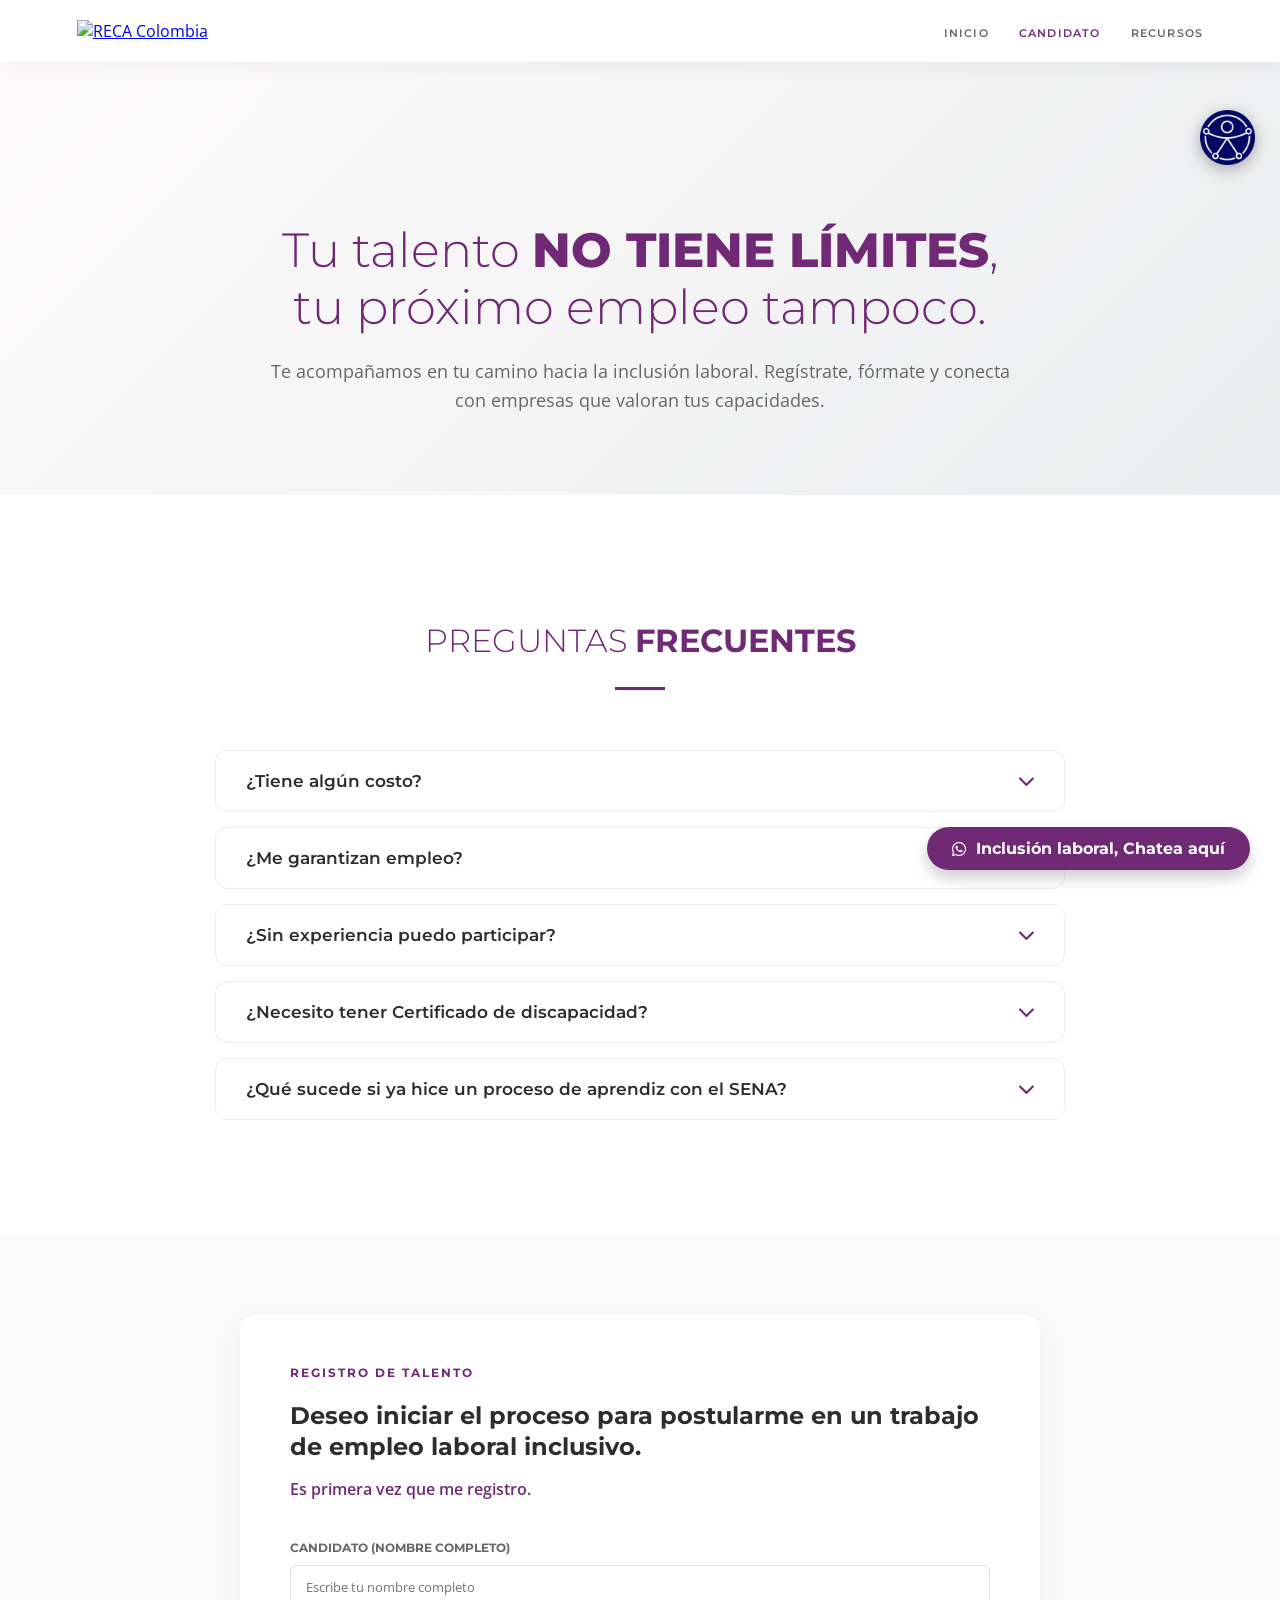
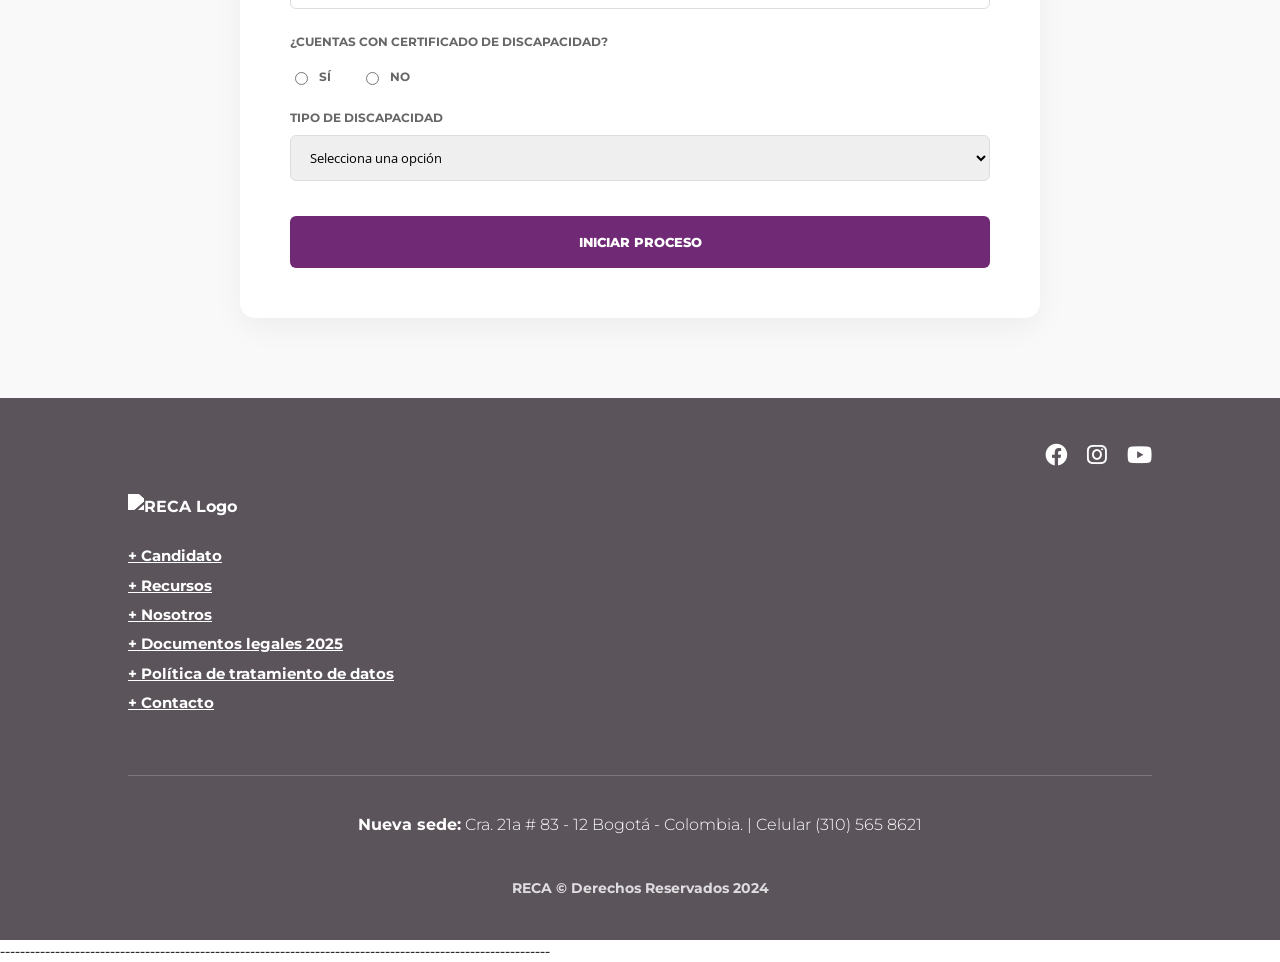
==== commit 1fb48540: "Update candidato.html" ====
--- a/candidato.html
+++ b/candidato.html
@@ -240,37 +240,92 @@
 
 
     
-<div id="accessibility-widget" style="position: fixed; top: 100px; right: 20px; z-index: 10000;">
-    <button id="accessibility-btn" title="Opciones de accesibilidad" style="background: none; border: none; cursor: pointer; padding: 0;">
-        <img src="icon_todas.png" alt="Accesibilidad" style="width: 55px; height: 55px; filter: drop-shadow(0 4px 6px rgba(0,0,0,0.3)); transition: transform 0.2s;">
+<div id="reca-accessibility" style="position: fixed; top: 110px; right: 25px; z-index: 99999;">
+    <button id="acc-main-btn" style="background: none; border: none; cursor: pointer; padding: 0; outline: none;">
+        <img src="icon_todas.png" alt="Accesibilidad" style="width: 55px; height: 55px; display: block; filter: drop-shadow(0px 4px 8px rgba(0,0,0,0.3));">
     </button>
 
-    <div id="accessibility-menu" style="display: none; position: absolute; top: 65px; right: 0; background: #ffffff; border-radius: 12px; box-shadow: 0 10px 30px rgba(0,0,0,0.2); width: 280px; padding: 15px; font-family: 'Segoe UI', Arial, sans-serif; border: 1px solid #eaeaea;">
-        <h2 style="margin: 0 0 15px 0; font-size: 18px; text-align: center; color: #1a1a1a;">Accessibility Options</h2>
+    <div id="acc-panel" style="display: none; position: absolute; top: 65px; right: 0; background: #ffffff; width: 280px; border-radius: 12px; box-shadow: 0 10px 35px rgba(0,0,0,0.25); border: 1px solid #ddd; padding: 20px; font-family: Arial, sans-serif; overflow: hidden;">
+        <h2 style="margin: 0 0 15px 0; font-size: 18px; text-align: center; color: #333; border-bottom: 1px solid #eee; padding-bottom: 10px;">Accessibility Options</h2>
         
-        <div style="display: flex; flex-direction: column; gap: 8px;">
-            <button onclick="changeText(0.1)" style="display: flex; align-items: center; gap: 10px; width: 100%; padding: 10px; background: #f8f9fa; border: 1px solid #ddd; border-radius: 6px; cursor: pointer; text-align: left;">
-                <span>🔍</span> increase text size
-            </button>
-            <button onclick="changeText(-0.1)" style="display: flex; align-items: center; gap: 10px; width: 100%; padding: 10px; background: #f8f9fa; border: 1px solid #ddd; border-radius: 6px; cursor: pointer; text-align: left;">
-                <span>🔍</span> decrease text size
-            </button>
-            <button onclick="toggleInvert()" style="display: flex; align-items: center; gap: 10px; width: 100%; padding: 10px; background: #f8f9fa; border: 1px solid #ddd; border-radius: 6px; cursor: pointer; text-align: left;">
-                <span>💧</span> invert colors
-            </button>
-            <button onclick="toggleGray()" style="display: flex; align-items: center; gap: 10px; width: 100%; padding: 10px; background: #f8f9fa; border: 1px solid #ddd; border-radius: 6px; cursor: pointer; text-align: left;">
-                <span>🔇</span> gray hues
-            </button>
-            <button onclick="toggleLinks()" style="display: flex; align-items: center; gap: 10px; width: 100%; padding: 10px; background: #f8f9fa; border: 1px solid #ddd; border-radius: 6px; cursor: pointer; text-align: left;">
-                <span><u>U</u></span> underline links
-            </button>
-            <button onclick="readText()" style="display: flex; align-items: center; gap: 10px; width: 100%; padding: 10px; background: #f8f9fa; border: 1px solid #ddd; border-radius: 6px; cursor: pointer; text-align: left;">
-                <span>👤))</span> text to speech
-            </button>
-            <button onclick="resetAll()" style="width: 100%; margin-top: 10px; padding: 10px; background: #dc3545; color: white; border: none; border-radius: 6px; cursor: pointer; font-weight: bold;">Reset All</button>
+        <div id="acc-actions" style="display: flex; flex-direction: column; gap: 8px;">
+            <button onclick="accAction('inc-text')" style="display: flex; align-items: center; gap: 12px; width: 100%; padding: 12px; background: #f9f9f9; border: 1px solid #ccc; border-radius: 8px; cursor: pointer; color: #444; font-size: 14px; text-align: left;">🔍 increase text size</button>
+            <button onclick="accAction('dec-text')" style="display: flex; align-items: center; gap: 12px; width: 100%; padding: 12px; background: #f9f9f9; border: 1px solid #ccc; border-radius: 8px; cursor: pointer; color: #444; font-size: 14px; text-align: left;">🔍 decrease text size</button>
+            <button onclick="accAction('invert')" style="display: flex; align-items: center; gap: 12px; width: 100%; padding: 12px; background: #f9f9f9; border: 1px solid #ccc; border-radius: 8px; cursor: pointer; color: #444; font-size: 14px; text-align: left;">💧 invert colors</button>
+            <button onclick="accAction('gray')" style="display: flex; align-items: center; gap: 12px; width: 100%; padding: 12px; background: #f9f9f9; border: 1px solid #ccc; border-radius: 8px; cursor: pointer; color: #444; font-size: 14px; text-align: left;">🔇 gray hues</button>
+            <button onclick="accAction('links')" style="display: flex; align-items: center; gap: 12px; width: 100%; padding: 12px; background: #f9f9f9; border: 1px solid #ccc; border-radius: 8px; cursor: pointer; color: #444; font-size: 14px; text-align: left;"><u>U</u> underline links</button>
+            <button onclick="accAction('speech')" style="display: flex; align-items: center; gap: 12px; width: 100%; padding: 12px; background: #f9f9f9; border: 1px solid #ccc; border-radius: 8px; cursor: pointer; color: #444; font-size: 14px; text-align: left;">👤)) text to speech</button>
+            
+            <button onclick="accAction('reset')" style="width: 100%; margin-top: 10px; padding: 12px; background: #000; color: #fff; border: none; border-radius: 8px; cursor: pointer; font-weight: bold; text-transform: uppercase;">Reset All</button>
         </div>
     </div>
 </div>
 
 <style>
-    /* Cl
+    /* Estilos de estados de accesibilidad */
+    .acc-inverted { filter: invert(1) hue-rotate(180deg) !important; background-color: #000 !important; }
+    .acc-inverted img:not(#acc-main-btn img), .acc-inverted video { filter: invert(1) hue-rotate(180deg) !important; }
+    .acc-grayscale { filter: grayscale(100%) !important; }
+    .acc-underlined a { text-decoration: underline !important; text-decoration-color: currentColor !important; font-weight: bold !important; }
+    /* Evitar que el widget se invierta a sí mismo */
+    #reca-accessibility { filter: none !important; }
+</style>
+
+<script>
+document.addEventListener('DOMContentLoaded', function() {
+    const mainBtn = document.getElementById('acc-main-btn');
+    const panel = document.getElementById('acc-panel');
+    let currentZoom = 1.0;
+
+    // Abrir y cerrar el menú
+    mainBtn.onclick = function(e) {
+        e.stopPropagation();
+        const isOpen = panel.style.display === 'block';
+        panel.style.display = isOpen ? 'none' : 'block';
+    };
+
+    // Cerrar al hacer clic en cualquier otra parte
+    document.addEventListener('click', function(e) {
+        if (!document.getElementById('reca-accessibility').contains(e.target)) {
+            panel.style.display = 'none';
+        }
+    });
+
+    // Controlador de funciones
+    window.accAction = function(type) {
+        const root = document.documentElement;
+        
+        switch(type) {
+            case 'inc-text':
+                currentZoom += 0.1;
+                document.body.style.fontSize = currentZoom + 'em';
+                break;
+            case 'dec-text':
+                currentZoom = Math.max(0.8, currentZoom - 0.1);
+                document.body.style.fontSize = currentZoom + 'em';
+                break;
+            case 'invert':
+                root.classList.toggle('acc-inverted');
+                break;
+            case 'gray':
+                root.classList.toggle('acc-grayscale');
+                break;
+            case 'links':
+                root.classList.toggle('acc-underlined');
+                break;
+            case 'speech':
+                window.speechSynthesis.cancel();
+                const utterance = new SpeechSynthesisUtterance(document.body.innerText);
+                utterance.lang = 'es-ES';
+                window.speechSynthesis.speak(utterance);
+                break;
+            case 'reset':
+                root.classList.remove('acc-inverted', 'acc-grayscale', 'acc-underlined');
+                document.body.style.fontSize = '1em';
+                currentZoom = 1.0;
+                window.speechSynthesis.cancel();
+                break;
+        }
+    };
+});
+</script>
